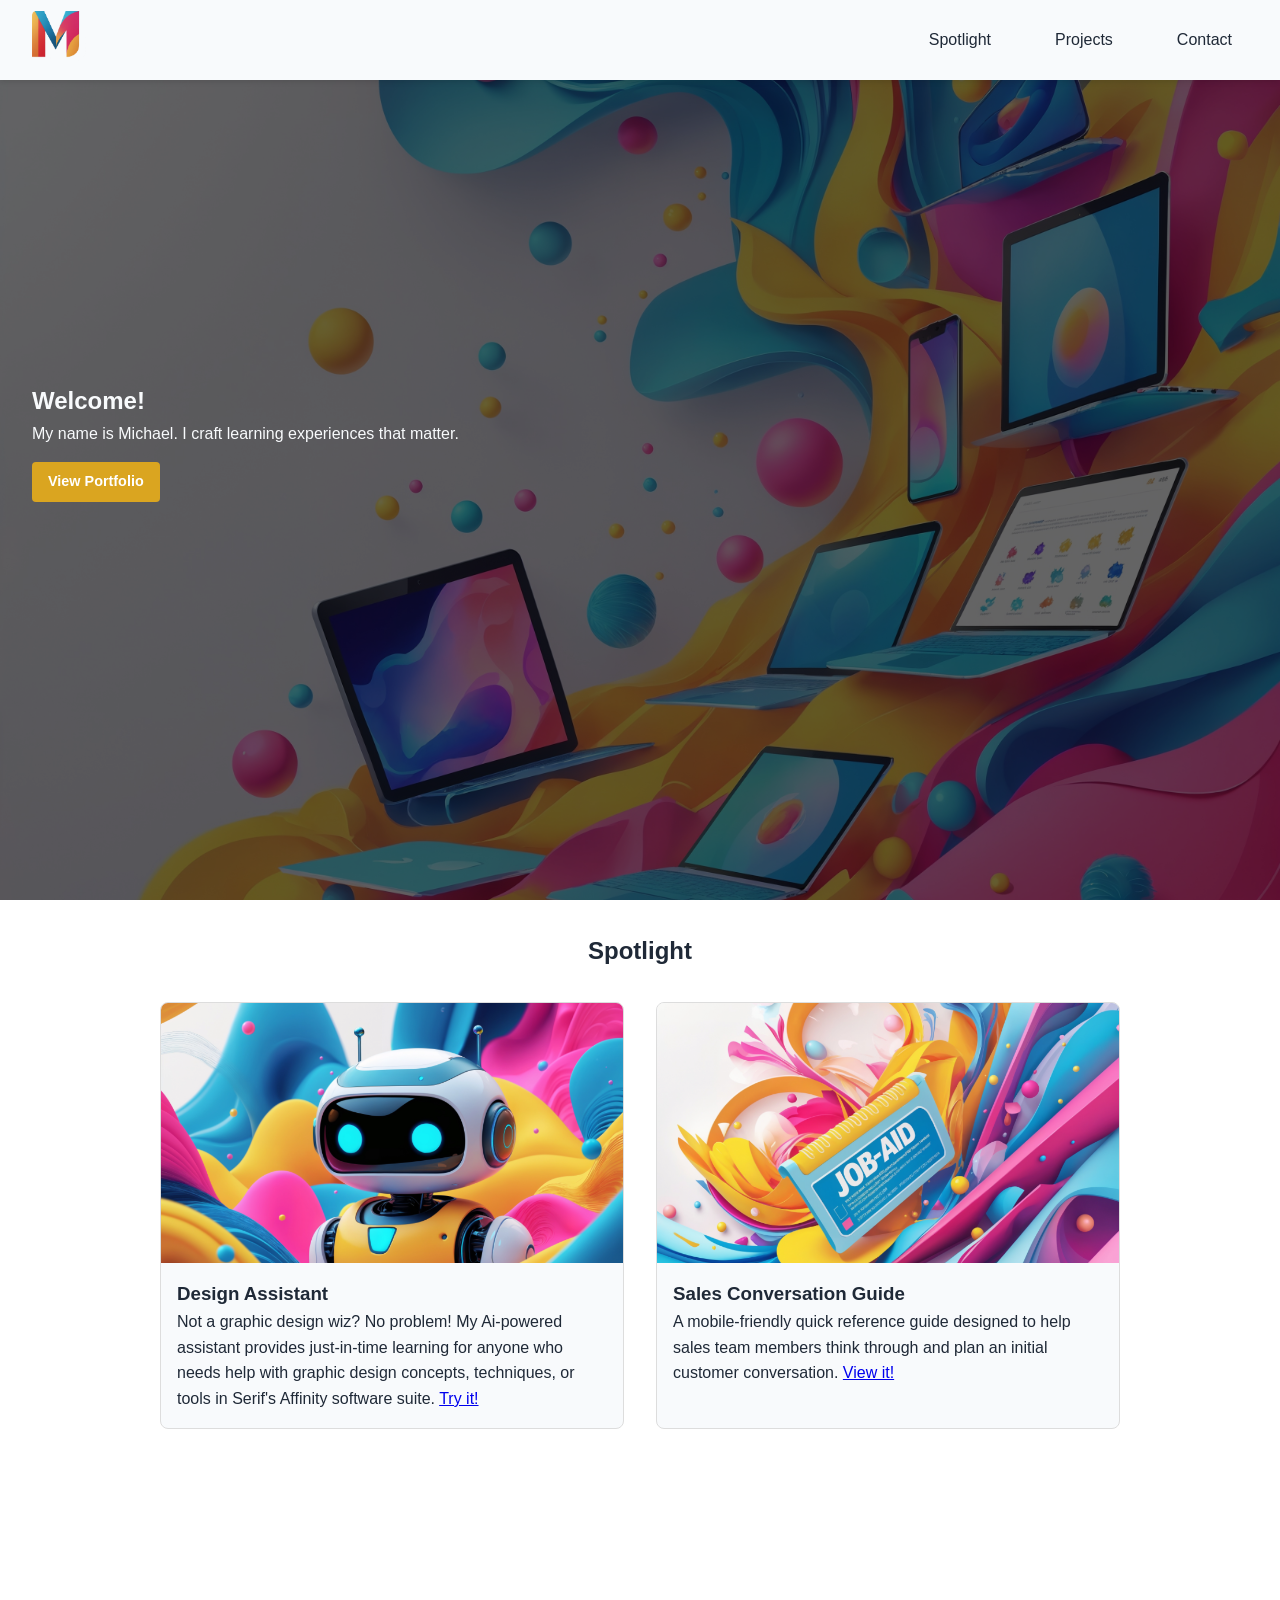
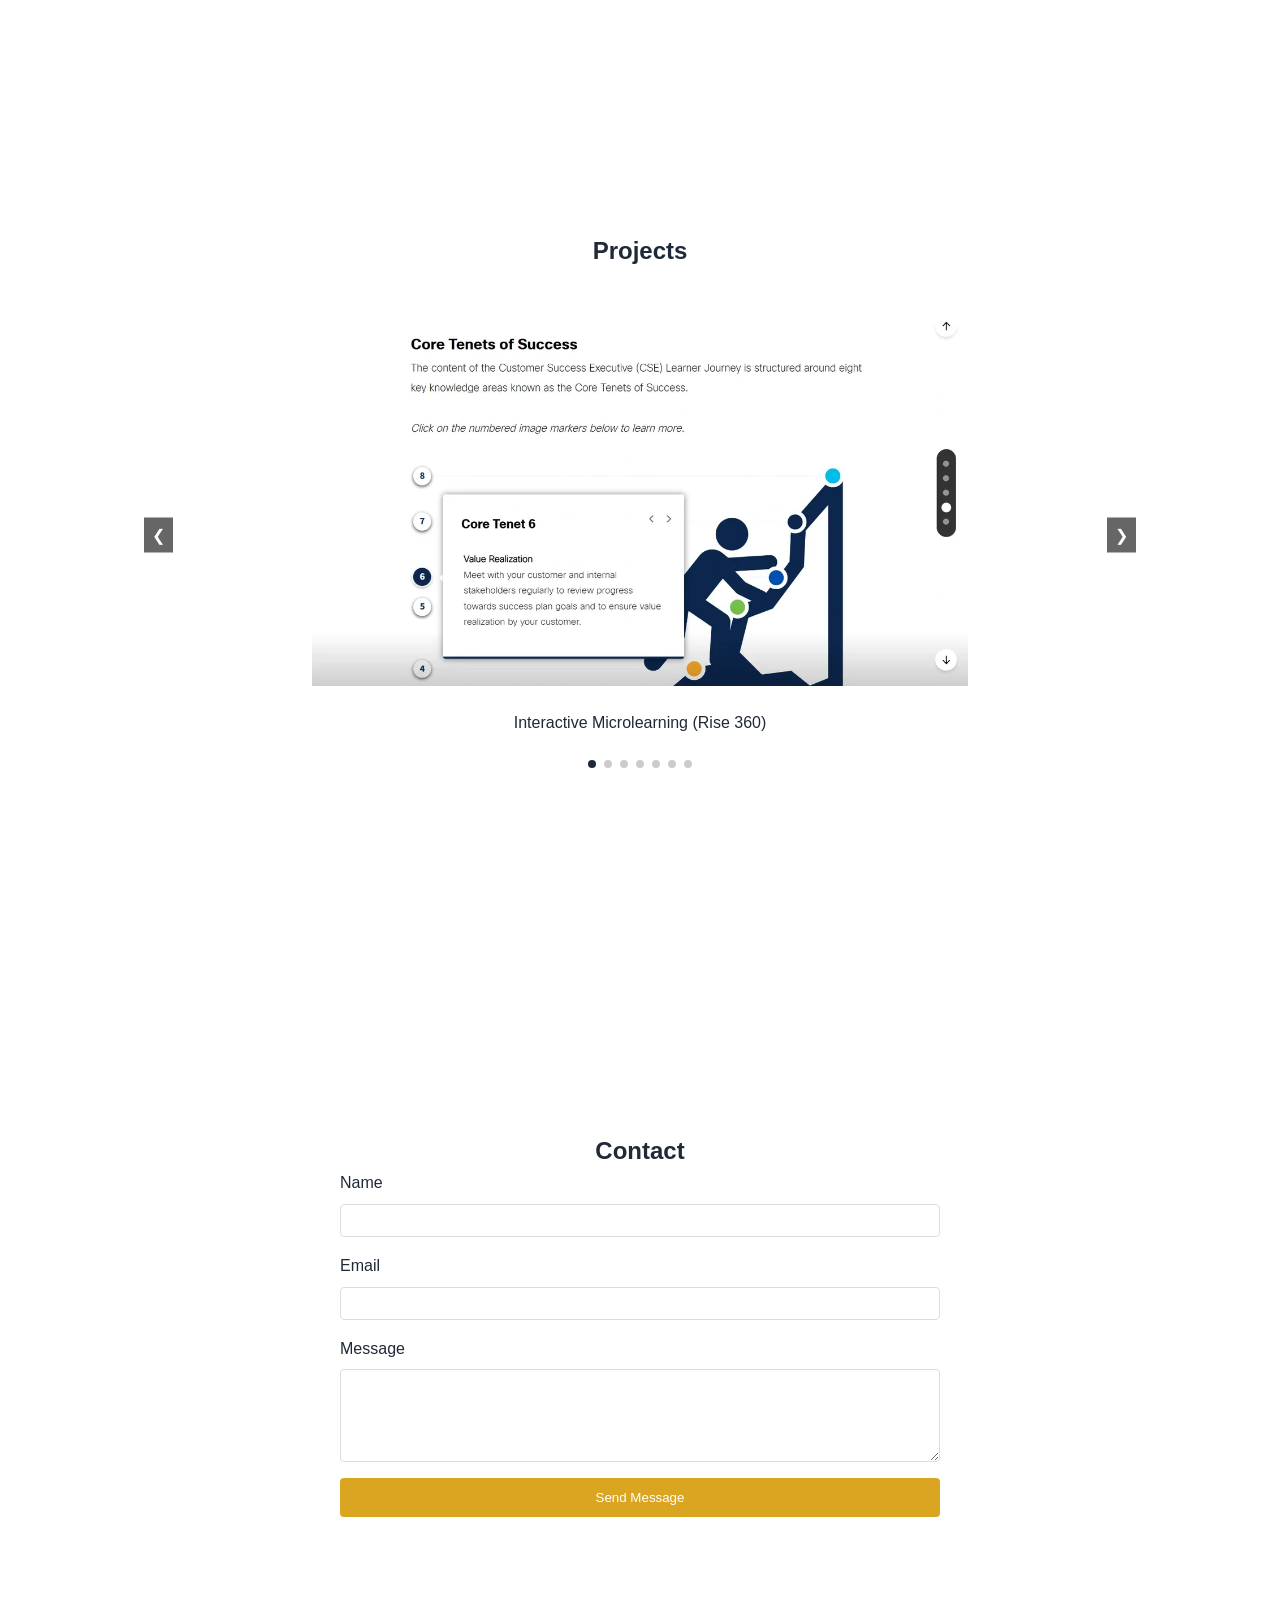
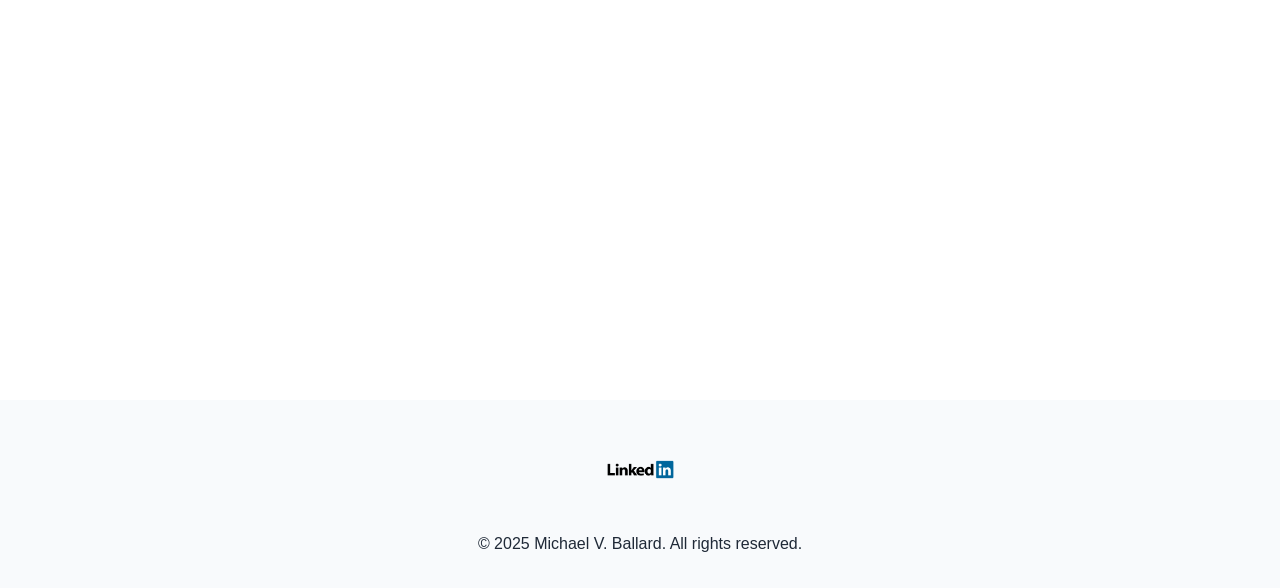
==== index.html @ c0aa574b "Enhance contact form functionality and update email settings for clarity" ====
<!DOCTYPE html>
<html lang="en">

<head>
    <meta charset="UTF-8">
    <meta name="viewport" content="width=device-width, initial-scale=1.0">
    <meta name="description" content="Michael V. Ballard - Learning Experience Designer and Developer">
    <meta name="author" content="Michael V. Ballard">
    <meta http-equiv="Content-Security-Policy"
        content="default-src 'self'; img-src 'self' https:; script-src 'self'; style-src 'self' 'unsafe-inline';">
    <title>Michael V. Ballard | Learning Experience Designer</title>
    <link rel="stylesheet" href="css/styles.css">
</head>

<body>
    <header>
        <nav id="navbar" class="navbar-section">
            <div class="logo">
                <a href="/">
                    <img src="images/logos/m_logo.png" alt="Logo" height="50">
                </a>
            </div>

            <button class="hamburger" aria-label="Menu">
                <span class="bar"></span>
                <span class="bar"></span>
                <span class="bar"></span>
            </button>

            <div class="nav-links" id="nav-links">
                <a href="#spotlight">Spotlight</a>
                <a href="#projects">Projects</a>
                <a href="#contact">Contact</a>
            </div>
        </nav>
    </header>

    <section id="home" class="welcome">
        <h1>Welcome!</h1>
        <p>My name is Michael. I craft learning experiences that matter.</p>
        <a href="#spotlight" class="cta-btn">View Portfolio</a>
    </section>

    <section id="spotlight">
        <h2>Spotlight</h2>
        <div class="grid-container">
            <article class="spotlight-card">
                <div class="card-image-container">
                    <img src="images/spotlight/spotlight-bot.png" alt="Project preview">
                </div>
                <div class="card-text">
                    <h3>Design Assistant</h3>
                    <p>Not a graphic design wiz? No problem! My Ai-powered assistant provides just-in-time
                        learning for anyone who needs help with graphic design concepts, techniques, or tools in
                        Serif's Affinity software suite. <a href="https://affinity-bot-y52j.onrender.com"
                            target="_blank">Try
                            it!</a></p>
                </div>
            </article>
            <article class="spotlight-card">
                <div class="card-image-container">
                    <img src="images/spotlight/spotlight-jobaid.png" alt="Project preview">
                </div>
                <div class="card-text">
                    <h3>Sales Conversation Guide</h3>
                    <p>A mobile-friendly quick reference guide designed to help sales team members think through and
                        plan an initial
                        customer conversation. <a href="projects/flipbook/" target="_blank">View it!</a></p>
                </div>
            </article>
        </div>
    </section>

    <section id="projects">
        <h2>Projects</h2>
        <div class="carousel-container" aria-label="Project gallery">
            <div class="carousel">
                <article class="slide" role="group" aria-roledescription="slide">
                    <img src="images/carousel/image01.webp" alt="Project 1">
                    <div class="slide-description">Interactive Microlearning (Rise 360)</div>
                </article>
                <article class="slide" role="group" aria-roledescription="slide">
                    <img src="images/carousel//image02.webp" alt="Project 2">
                    <div class="slide-description">Interactive Microlearning (Rise 360)</div>
                </article>
                <article class="slide" role="group" aria-roledescription="slide">
                    <img src="images/carousel/image03.webp" alt="Project 3">
                    <div class="slide-description">Interactive Course (Rise 360)</div>
                </article>
                <article class="slide" role="group" aria-roledescription="slide">
                    <img src="images/carousel/image04.webp" alt="Project 4">
                    <div class="slide-description">Interactive Course (Rise 360)</div>
                </article>
                <article class="slide" role="group" aria-roledescription="slide">
                    <img src="images/carousel/image05.webp" alt="Project 5">
                    <div class="slide-description">Interactive Course (Storyline)</div>
                </article>
                <article class="slide" role="group" aria-roledescription="slide">
                    <img src="images/carousel/image08.webp" alt="Project 6">
                    <div class="slide-description">Interactive Course (Storyline)</div>
                </article>
                <article class="slide" role="group" aria-roledescription="slide">
                    <img src="images/carousel/image11.webp" alt="Project 7">
                    <div class="slide-description">Interactive Course (Storyline)</div>
                </article>
            </div>
            <button class="carousel-btn prev" aria-label="Previous slide">❮</button>
            <button class="carousel-btn next" aria-label="Next slide">❯</button>
            <div class="dots" role="tablist" aria-label="Slides"></div>
        </div>
    </section>

    <section id="contact">
        <h2>Contact</h2>
        <div id="confirmationMessage" class="confirmation-message" role="alert">
            <h3>Thank You!</h3>
            <p>Your message has been sent successfully. I'll get back to you soon.</p>
            <button class="btn" id="resetButton">Return Home</button>
        </div>
        <form class="contact-form" id="contactForm" action="scripts/phpmail.php" method="POST" autocomplete="off"
            novalidate>
            <div class="form-group">
                <label for="name">Name</label>
                <input type="text" id="name" name="name" required>
            </div>
            <div class="form-group">
                <label for="email">Email</label>
                <input type="email" id="email" name="email" required>
            </div>
            <div class="form-group">
                <label for="message">Message</label>
                <textarea id="message" name="message" rows="5" required></textarea>
            </div>
            <button type="submit" class="btn">Send Message</button>
        </form>
    </section>

    <footer>
        <div class="social-links">
            <a href="https://www.linkedin.com/in/michaelvballard" target="_blank" rel="noopener noreferrer"
                aria-label="Visit Michael's LinkedIn profile">
                <img src="images/logos/logo-linkedin-4096.png" alt="LinkedIn Logo" height="75" width="75">
            </a>
        </div>
        <p>&copy; 2025 Michael V. Ballard. All rights reserved.</p>
    </footer>

    <script src="scripts/menu.js"></script>
    <script src="scripts/carousel.js"></script>
    <script src="scripts/contact.js"></script>
</body>

</html>
---- css/styles.css ----
:root {
    --primary: #daa520;
    --dark: #1f2937;
    --light: #f8fafc;
    --shadow: 0 2px 5px rgba(0,0,0,0.1);
    --overlay: rgba(0, 0, 0, 0.6);
    --transition: 0.3s ease;
}

/* Reset and base styles */
* {
    margin: 0;
    padding: 0;
    box-sizing: border-box;
}

body {
    font-family: Arial, sans-serif;
    line-height: 1.6;
    color: var(--dark);
}

/* Navigation */
.navbar-section {
    position: fixed;
    top: 0;
    width: 100%;
    height: 80px;
    background-color: var(--light);
    box-shadow: var(--shadow);
    z-index: 1000;
    padding: 0 2rem; /* Adjust padding */
    display: flex;
    align-items: center;
    justify-content: space-between; /* Change from space-evenly */
}

.logo {
    display: flex;
    align-items: center;
    height: 100%;
}

/* Base nav-links styles - for desktop */
.nav-links {
    display: flex;
    align-items: center;
    gap: 2rem;
}

.nav-links a {
    text-decoration: none;
    color: var(--dark);
    padding: 0.5rem;
}

/* Hide hamburger on desktop */
.hamburger {
    display: none;
    cursor: pointer;
    background: none;
    border: none;
    padding: 0.5rem;
    width: 40px;
    height: 40px;
    flex-direction: column;
    justify-content: space-between;
}

.bar {
    display: block;
    width: 100%;
    height: 3px;
    background-color: var(--dark);
    transition: var(--transition);
    border-radius: 2px;
}

/* Sections */
section {
    display: flex;
    flex-direction: column;
    align-items: center;
    justify-content: flex-start;
    padding-top: 2rem;
    padding-bottom: 2rem;
    min-height: 100vh;
    scroll-margin-top: 80px; /* compensate for navbar height */
    width: 100%;
}

.welcome {
    position: relative;
    background: url('../images/backgrounds/hero-09.jpg') center/cover no-repeat;
    color: var(--light);
    display: flex;
    flex-direction: column;
    align-items: flex-start;
    justify-content: center;
    padding: 2rem;
}

.welcome::before {
    content: '';
    position: absolute;
    inset: 0;
    background: var(--overlay);
    z-index: 1;
}

.welcome > * {
    position: relative;
    z-index: 2;
}

/* Spotlight Section */
.grid-container {
    display: grid;
    grid-template-columns: repeat(auto-fit, minmax(300px, 1fr));
    gap: 2rem;
    width: 75%;
    padding: 2rem 0;
    margin: 0 auto;
}

.spotlight-card {
    border: 1px solid #ddd;
    border-radius: 8px;
    overflow: hidden;
    max-width: 100%;
    background: var(--light);
}

.card-image-container {
    width: 100%;
    aspect-ratio: 16/9;
    overflow: hidden;
}

.card-image-container img {
    width: 100%;
    height: 100%;
    object-fit: cover;
    max-width: 100%;
}

.card-text {
    padding: 1rem;
}

/* Projects Carousel Section */
.carousel-container {
    position: relative;
    width: 80%;  /* Reduced from 100% */
    overflow: hidden;
    padding: 2rem 0;  /* Reduced padding */
    margin: 0 auto;  /* Center the carousel */
}
  
.carousel {
    display: flex;
    transition: transform var(--transition);
}
  
.slide {
    flex: 0 0 100%;
}
  
.slide img {
    width: 100%;
    height: auto;
    max-height: 384px;  /* Add max-height to limit vertical size */
    object-fit: contain;  /* Ensure image maintains aspect ratio */
}

.slide-description {
    padding: 1rem;
    text-align: center;
}
  
.carousel-btn {
    position: absolute;
    top: 50%;
    transform: translateY(-50%);
    background: var(--overlay);
    color: white;
    border: none;
    cursor: pointer;
    padding: 0.5rem;  /* Reduced from 1rem */
    font-size: 1rem;
}
  
.prev {
    left: 1rem;
}
  
.next {
    right: 1rem;
}
  
.dots {
    display: flex;
    justify-content: center;
    gap: 0.5rem;
    margin-top: 0.5rem;  /* Reduced from 1rem */
}

.dot {
    width: 8px;  /* Reduced from 10px */
    height: 8px;  /* Reduced from 10px */
    border-radius: 50%;
    background: #ccc;
    cursor: pointer;
}

.dot.active {
    background: var(--dark);
}

/* Contact Section */
.contact-form {
    display: flex;
    flex-direction: column;
    gap: 1rem;
    width: 66%;
    max-width: 600px; /* Add a max-width for better readability */
}

.form-group {
    display: flex;
    flex-direction: column;
    gap: 0.5rem;
}

.form-group input,
.form-group textarea {
    padding: 0.5rem;
    border: 1px solid #ddd;
    border-radius: 4px;
    width: 100%;
    box-sizing: border-box; /* Ensure padding is included in width calculation */
}

.btn, .cta-btn {
    padding: 0.75rem 1.5rem;
    background: var(--primary);
    color: white;
    border: none;
    border-radius: 4px;
    cursor: pointer;
    transition: var(--transition);
}

.cta-btn {
    display: inline-block;
    padding: 0.5rem 1rem;
    font-weight: bold;
    font-size: 0.9rem;
    margin: 1rem 0;
    text-decoration: none;
    animation: subtle-pulse 2s infinite;
    transition: transform 0.3s ease, box-shadow 0.3s ease;
}

.cta-btn:hover {
    transform: translateY(-2px);
    box-shadow: 0 4px 8px rgba(0,0,0,0.15);
}

@keyframes subtle-pulse {
    0% {
        box-shadow: 0 0 0 0 rgba(218, 165, 32, 0.4);
    }
    70% {
        box-shadow: 0 0 0 10px rgba(218, 165, 32, 0);
    }
    100% {
        box-shadow: 0 0 0 0 rgba(218, 165, 32, 0);
    }
}

.confirmation-message {
    display: none;
    text-align: center;
    padding: 2rem;
    background-color: #f0f0f0;
    border-radius: 8px;
}

/* Footer */
footer {
    background: var(--light);
    color:var(--dark);
    padding: 2rem;
    text-align: center;
}

.social-links {
    margin-bottom: 1rem;
}

.social-links img {
    max-width: 75px; /* Match the explicit width/height from HTML */
    height: auto;
    transition: transform var(--transition);
}

.social-links img:hover {
    transform: scale(1.1);
}

/* Responsive Design */
@media (max-width: 768px) {
    .nav-links {
        display: none; /* Hidden by default on mobile */
        flex-direction: column;
        position: absolute;
        top: 80px; /* Match navbar height */
        left: 0;
        width: 100%;
        background-color: white;
        padding: 1rem;
        box-shadow: var(--shadow);
    }

    .nav-links.active {
        display: flex;
    }

    .nav-links a {
        padding: 1rem;
        width: 100%;
        text-align: center;
        border-bottom: 1px solid #eee;
    }

    .nav-links a:last-child {
        border-bottom: none;
    }

    .hamburger {
        display: flex; /* Show hamburger only on mobile */
    }

    .hamburger.active .bar:nth-child(1) {
        transform: translateY(9px) rotate(45deg);
    }

    .hamburger.active .bar:nth-child(2) {
        opacity: 0;
    }

    .hamburger.active .bar:nth-child(3) {
        transform: translateY(-9px) rotate(-45deg);
    }
}

/* Desktop Navigation Animations */
@media screen and (min-width: 768px) {
    .nav-links a {
        position: relative;
        transition: color 0.3s ease;
        padding: 0.5rem 1rem;
    }

    .nav-links a::after {
        content: '';
        position: absolute;
        width: 0;
        height: 2px;
        bottom: 0;
        left: 50%;
        background-color: currentColor;
        transition: all 0.3s ease;
        transform: translateX(-50%);
    }

    .nav-links a:hover::after {
        width: 80%;
    }

    .nav-links a:active {
        transform: scale(0.95);
        transition: transform 0.1s ease;
    }
}
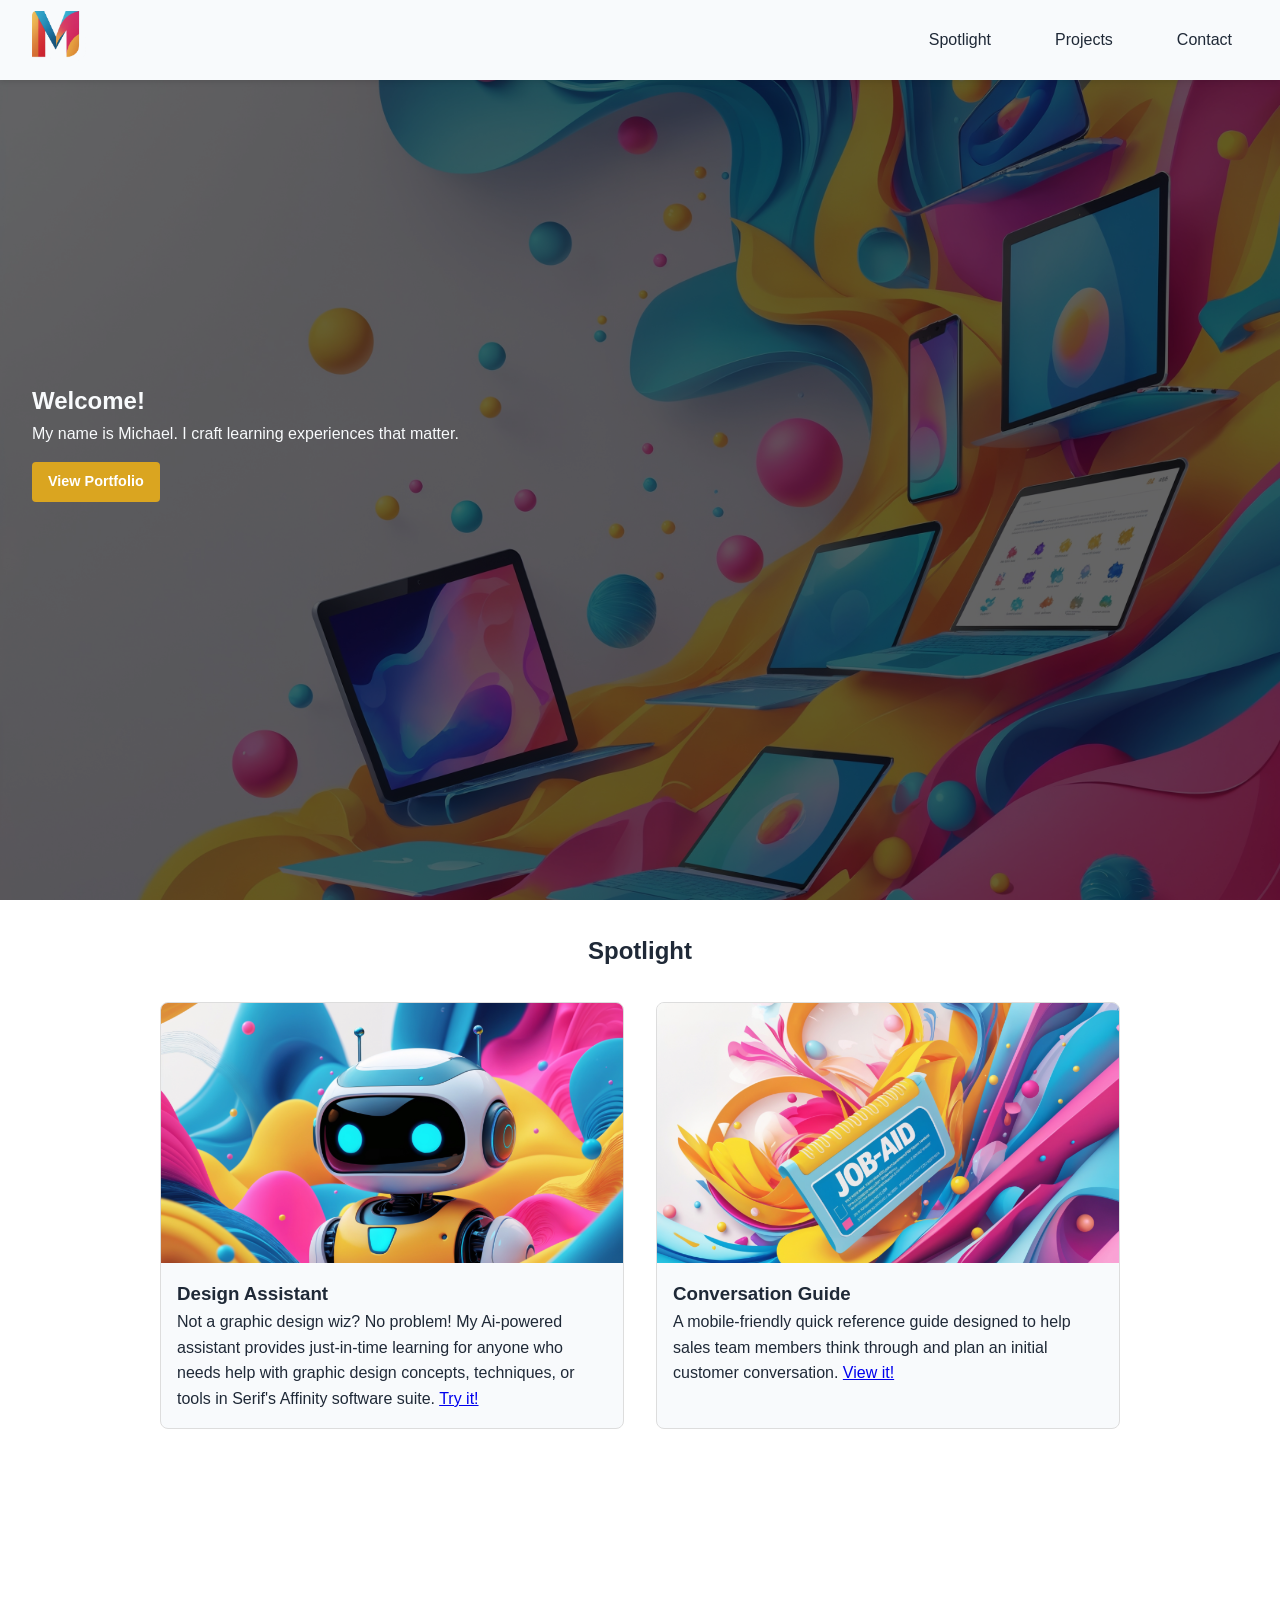
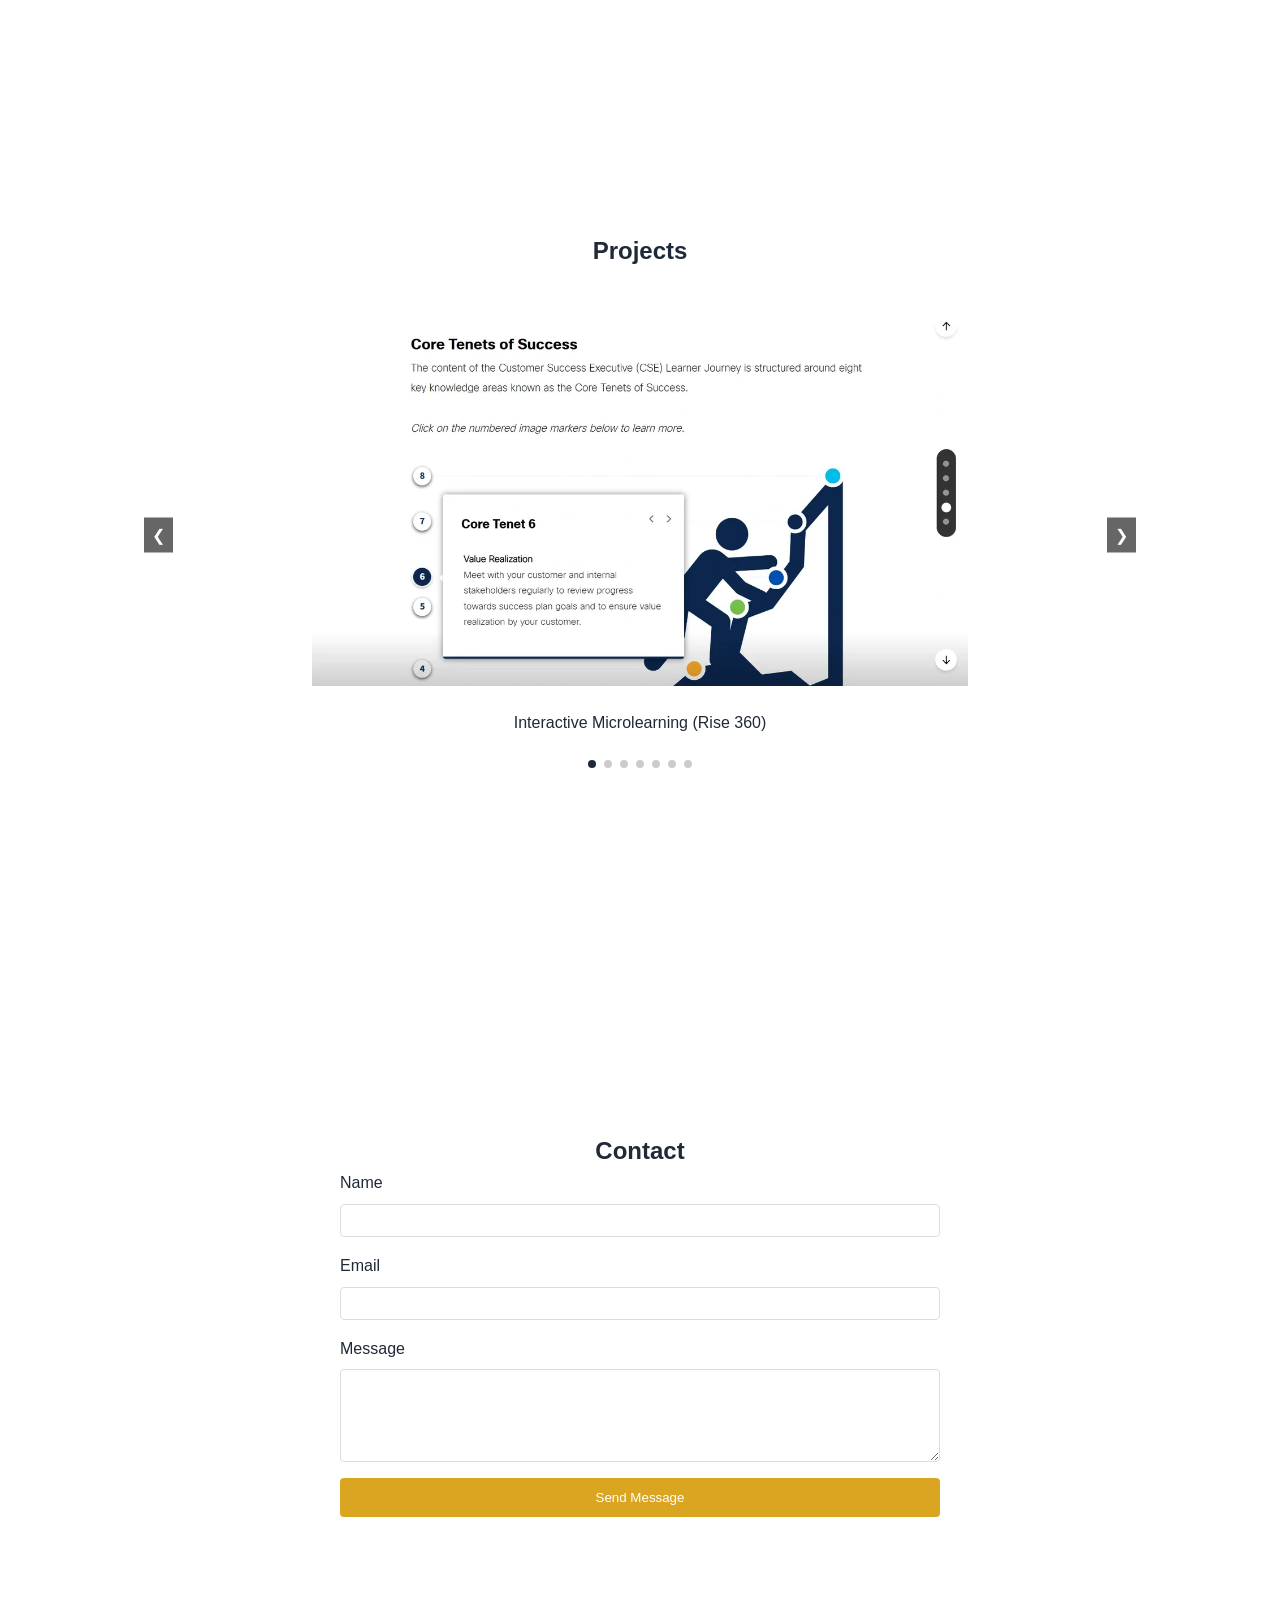
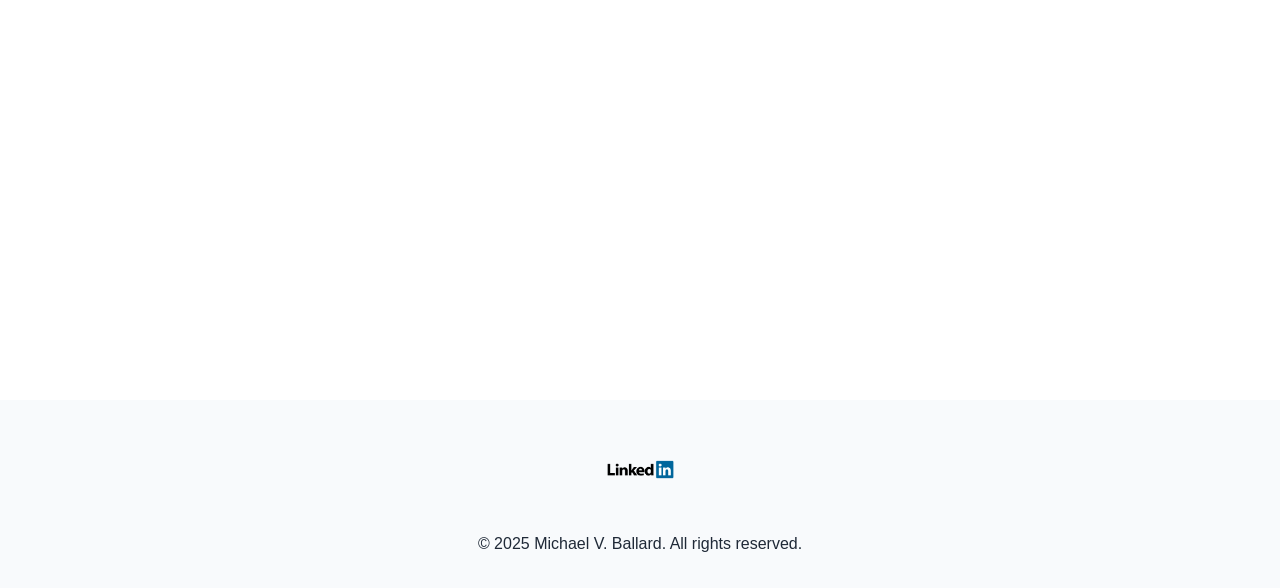
==== commit 26156dd4: "Update title of Sales Conversation Guide for brevity and clarity" ====
--- a/index.html
+++ b/index.html
@@ -62,7 +62,7 @@
                     <img src="images/spotlight/spotlight-jobaid.png" alt="Project preview">
                 </div>
                 <div class="card-text">
-                    <h3>Sales Conversation Guide</h3>
+                    <h3>Conversation Guide</h3>
                     <p>A mobile-friendly quick reference guide designed to help sales team members think through and
                         plan an initial
                         customer conversation. <a href="projects/flipbook/" target="_blank">View it!</a></p>
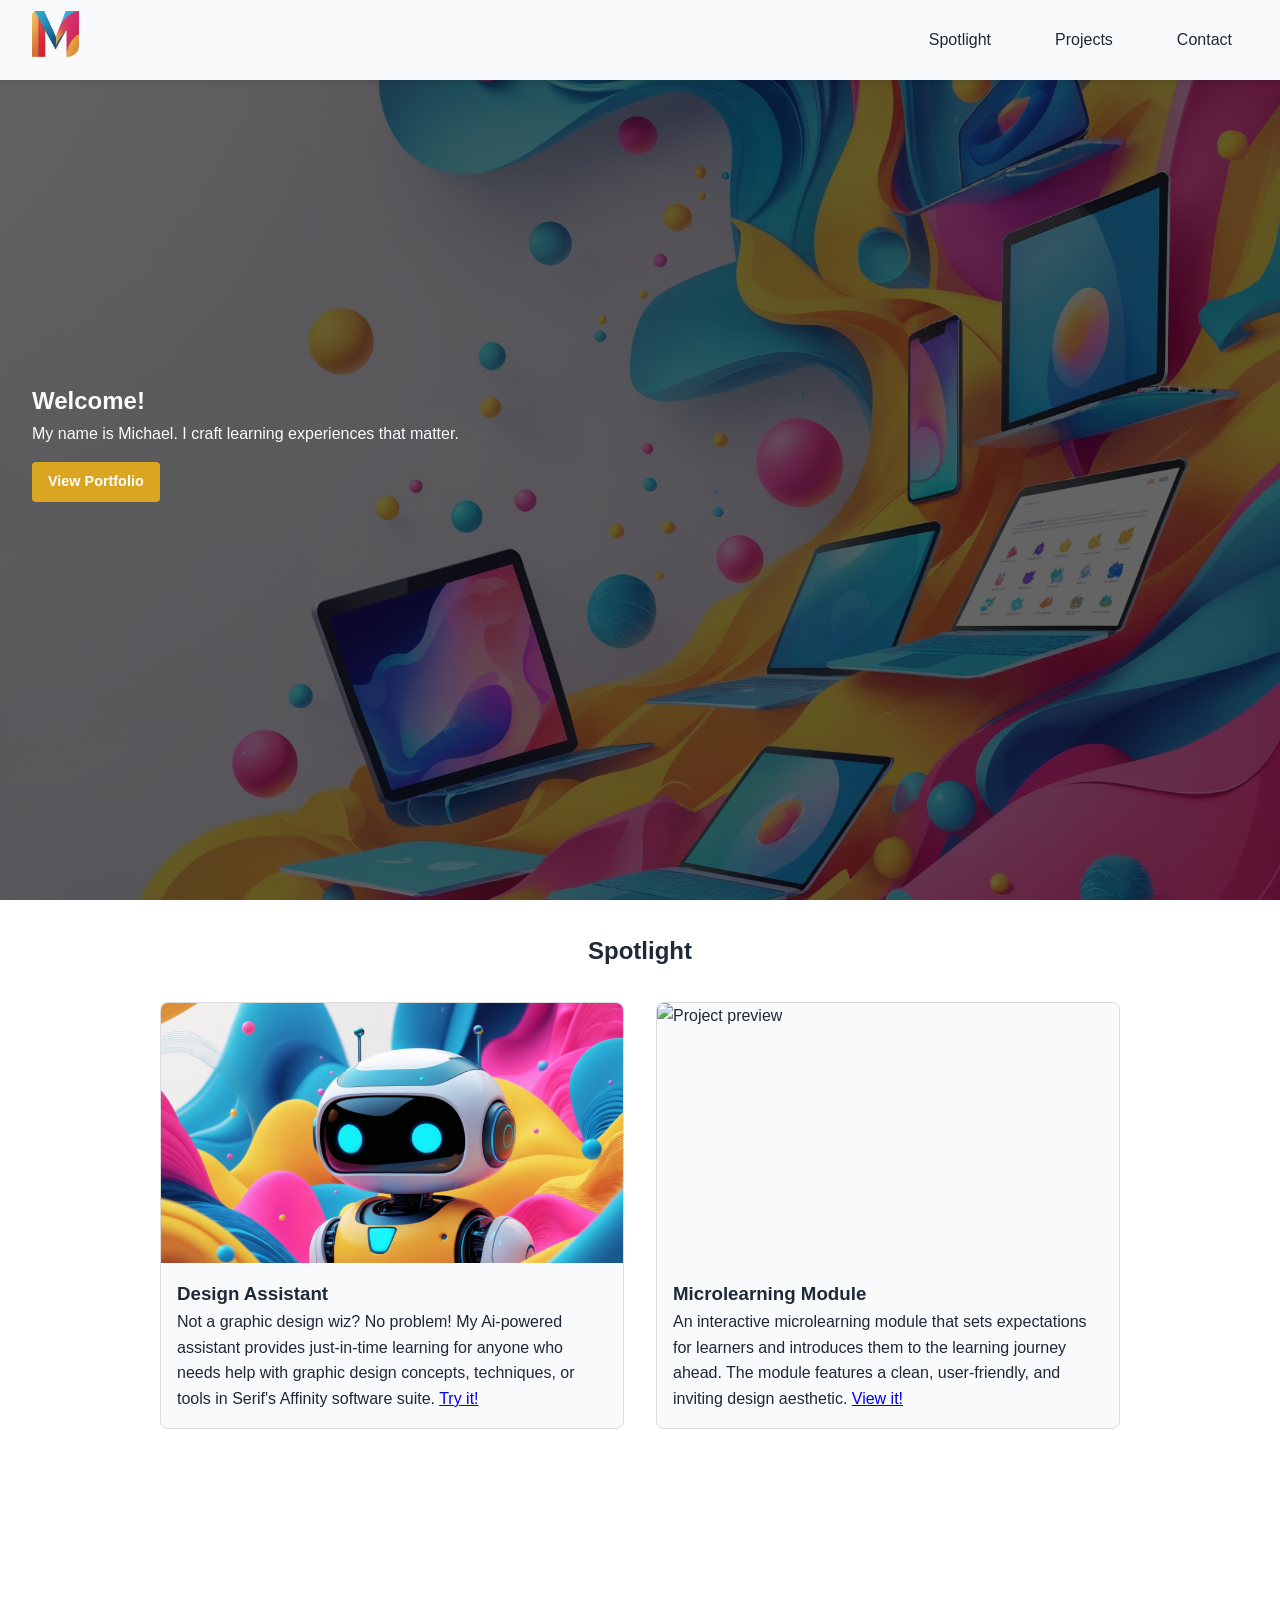
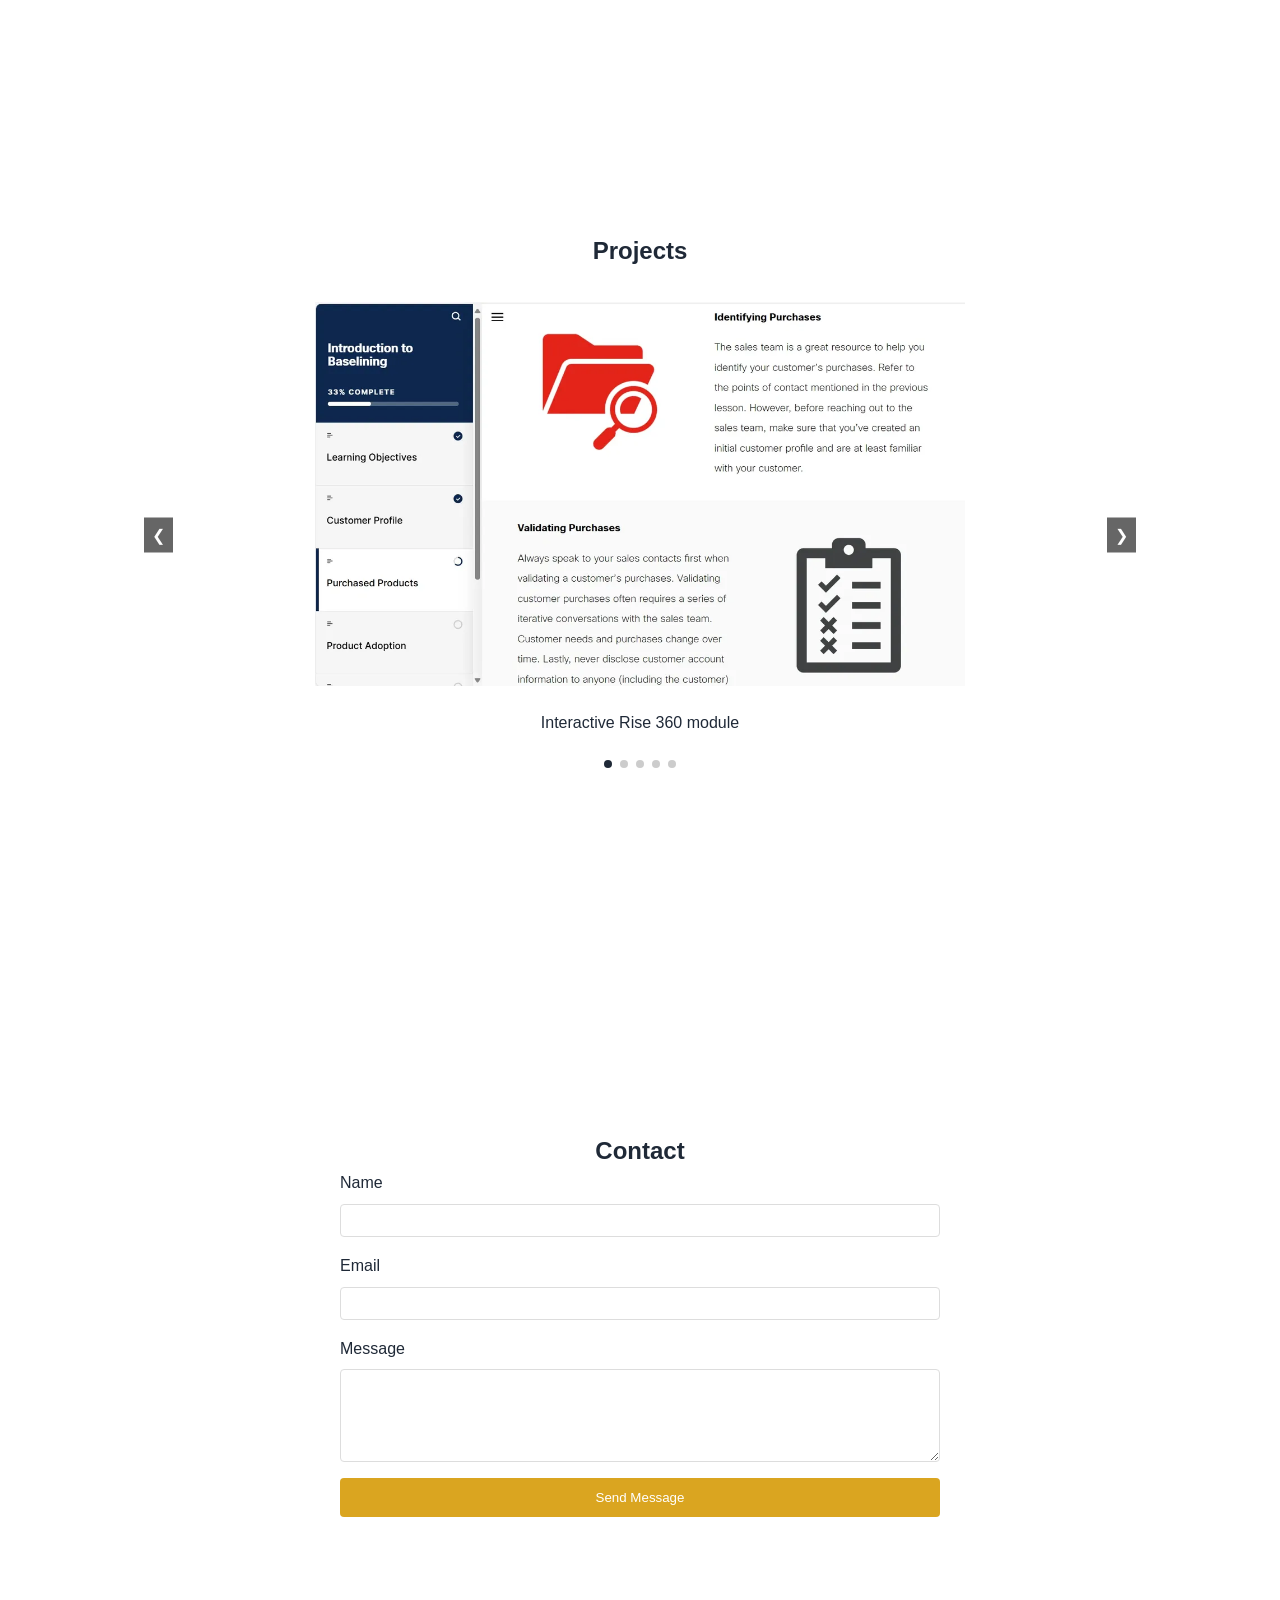
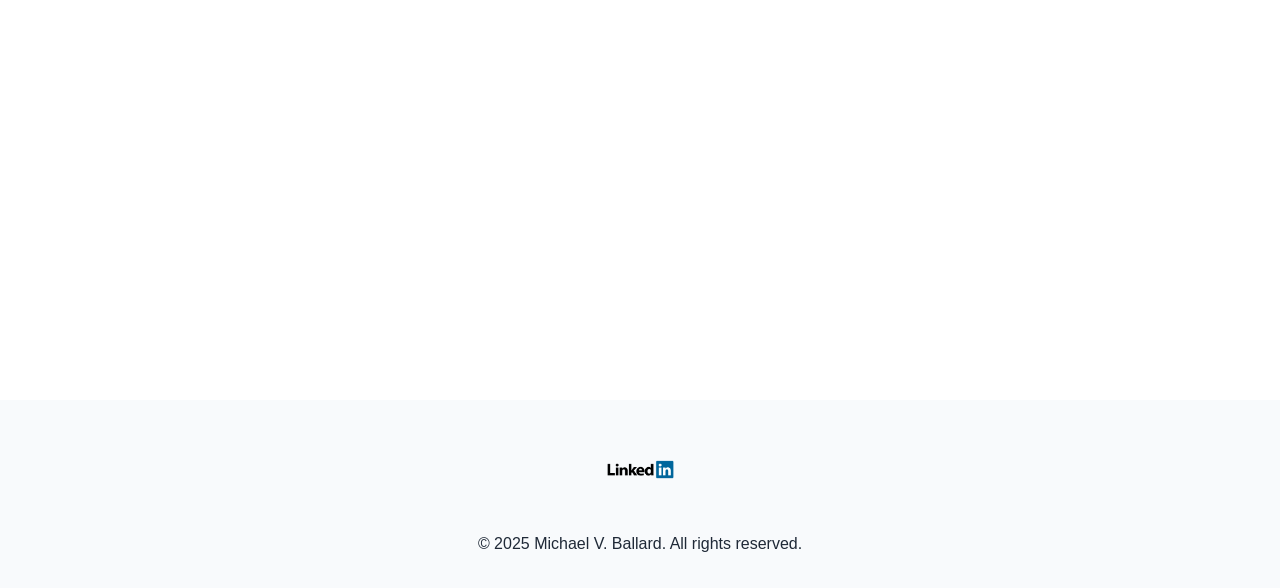
==== commit 0cf1cec2: "Update project details and images for microlearning module; enhance accessibility and clarity" ====
--- a/index.html
+++ b/index.html
@@ -59,13 +59,13 @@
             </article>
             <article class="spotlight-card">
                 <div class="card-image-container">
-                    <img src="images/spotlight/spotlight-jobaid.png" alt="Project preview">
+                    <img src="images/spotlight/spotlight-microlearning.png" alt="Project preview">
                 </div>
                 <div class="card-text">
-                    <h3>Conversation Guide</h3>
-                    <p>A mobile-friendly quick reference guide designed to help sales team members think through and
-                        plan an initial
-                        customer conversation. <a href="projects/flipbook/" target="_blank">View it!</a></p>
+                    <h3>Microlearning Module</h3>
+                    <p>An interactive microlearning module that sets expectations for learners and introduces them to
+                        the learning journey ahead. The module features a clean, user-friendly, and inviting design
+                        aesthetic. <a href="projects/microlearning/" target="_blank">View it!</a></p>
                 </div>
             </article>
         </div>
@@ -75,33 +75,33 @@
         <h2>Projects</h2>
         <div class="carousel-container" aria-label="Project gallery">
             <div class="carousel">
-                <article class="slide" role="group" aria-roledescription="slide">
+                <!--<article class="slide" role="group" aria-roledescription="slide">
                     <img src="images/carousel/image01.webp" alt="Project 1">
                     <div class="slide-description">Interactive Microlearning (Rise 360)</div>
                 </article>
                 <article class="slide" role="group" aria-roledescription="slide">
                     <img src="images/carousel//image02.webp" alt="Project 2">
                     <div class="slide-description">Interactive Microlearning (Rise 360)</div>
+                </article>-->
+                <article class="slide" role="group" aria-roledescription="slide">
+                    <img src="images/carousel/image03.webp" alt="">
+                    <div class="slide-description">Interactive Rise 360 module</div>
                 </article>
                 <article class="slide" role="group" aria-roledescription="slide">
-                    <img src="images/carousel/image03.webp" alt="Project 3">
-                    <div class="slide-description">Interactive Course (Rise 360)</div>
+                    <img src="images/carousel/image04.webp" alt="">
+                    <div class="slide-description">Interactive Rise 360 module</div>
                 </article>
                 <article class="slide" role="group" aria-roledescription="slide">
-                    <img src="images/carousel/image04.webp" alt="Project 4">
-                    <div class="slide-description">Interactive Course (Rise 360)</div>
+                    <img src="images/carousel/image05.webp" alt="">
+                    <div class="slide-description">Interactive Storyline module</div>
                 </article>
                 <article class="slide" role="group" aria-roledescription="slide">
-                    <img src="images/carousel/image05.webp" alt="Project 5">
-                    <div class="slide-description">Interactive Course (Storyline)</div>
+                    <img src="images/carousel/image08.webp" alt="">
+                    <div class="slide-description">Interactive Storyline module</div>
                 </article>
                 <article class="slide" role="group" aria-roledescription="slide">
-                    <img src="images/carousel/image08.webp" alt="Project 6">
-                    <div class="slide-description">Interactive Course (Storyline)</div>
-                </article>
-                <article class="slide" role="group" aria-roledescription="slide">
-                    <img src="images/carousel/image11.webp" alt="Project 7">
-                    <div class="slide-description">Interactive Course (Storyline)</div>
+                    <img src="images/carousel/image11.webp" alt="">
+                    <div class="slide-description">Interactive Storyline module</div>
                 </article>
             </div>
             <button class="carousel-btn prev" aria-label="Previous slide">❮</button>
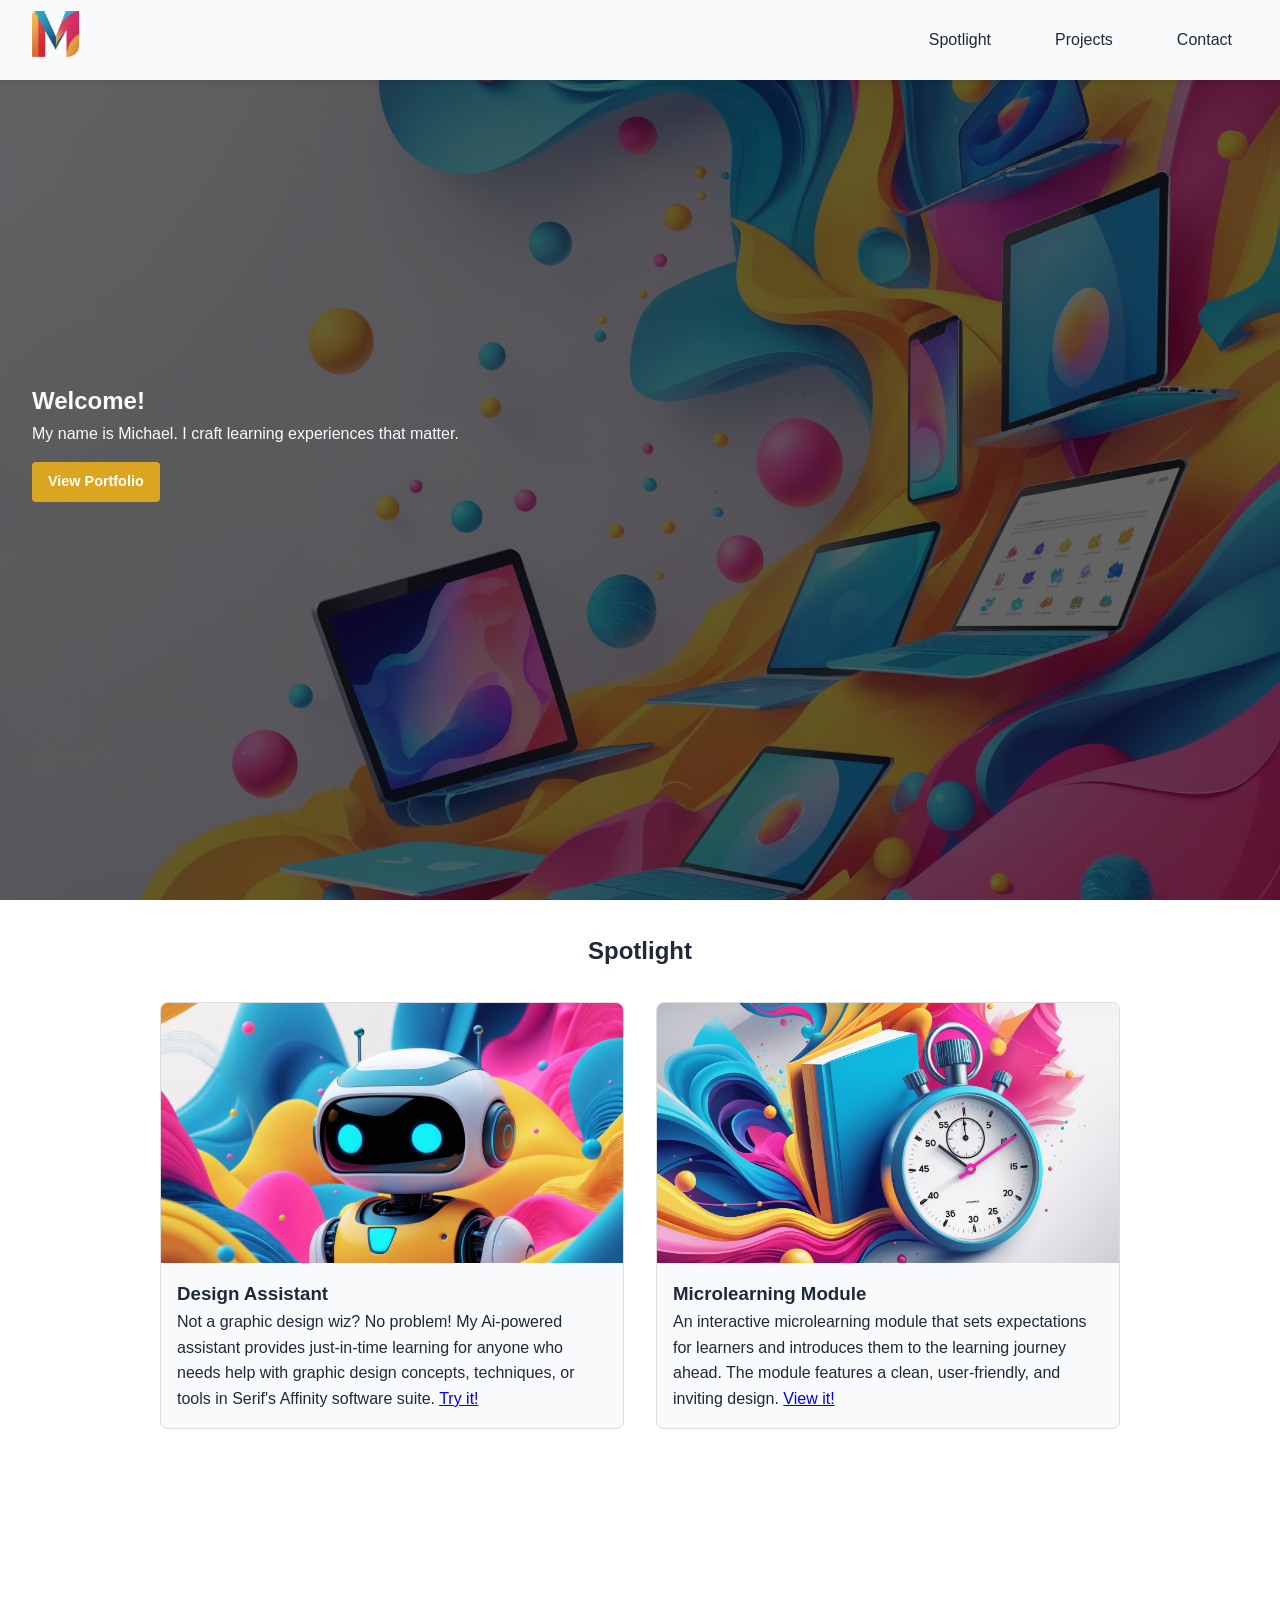
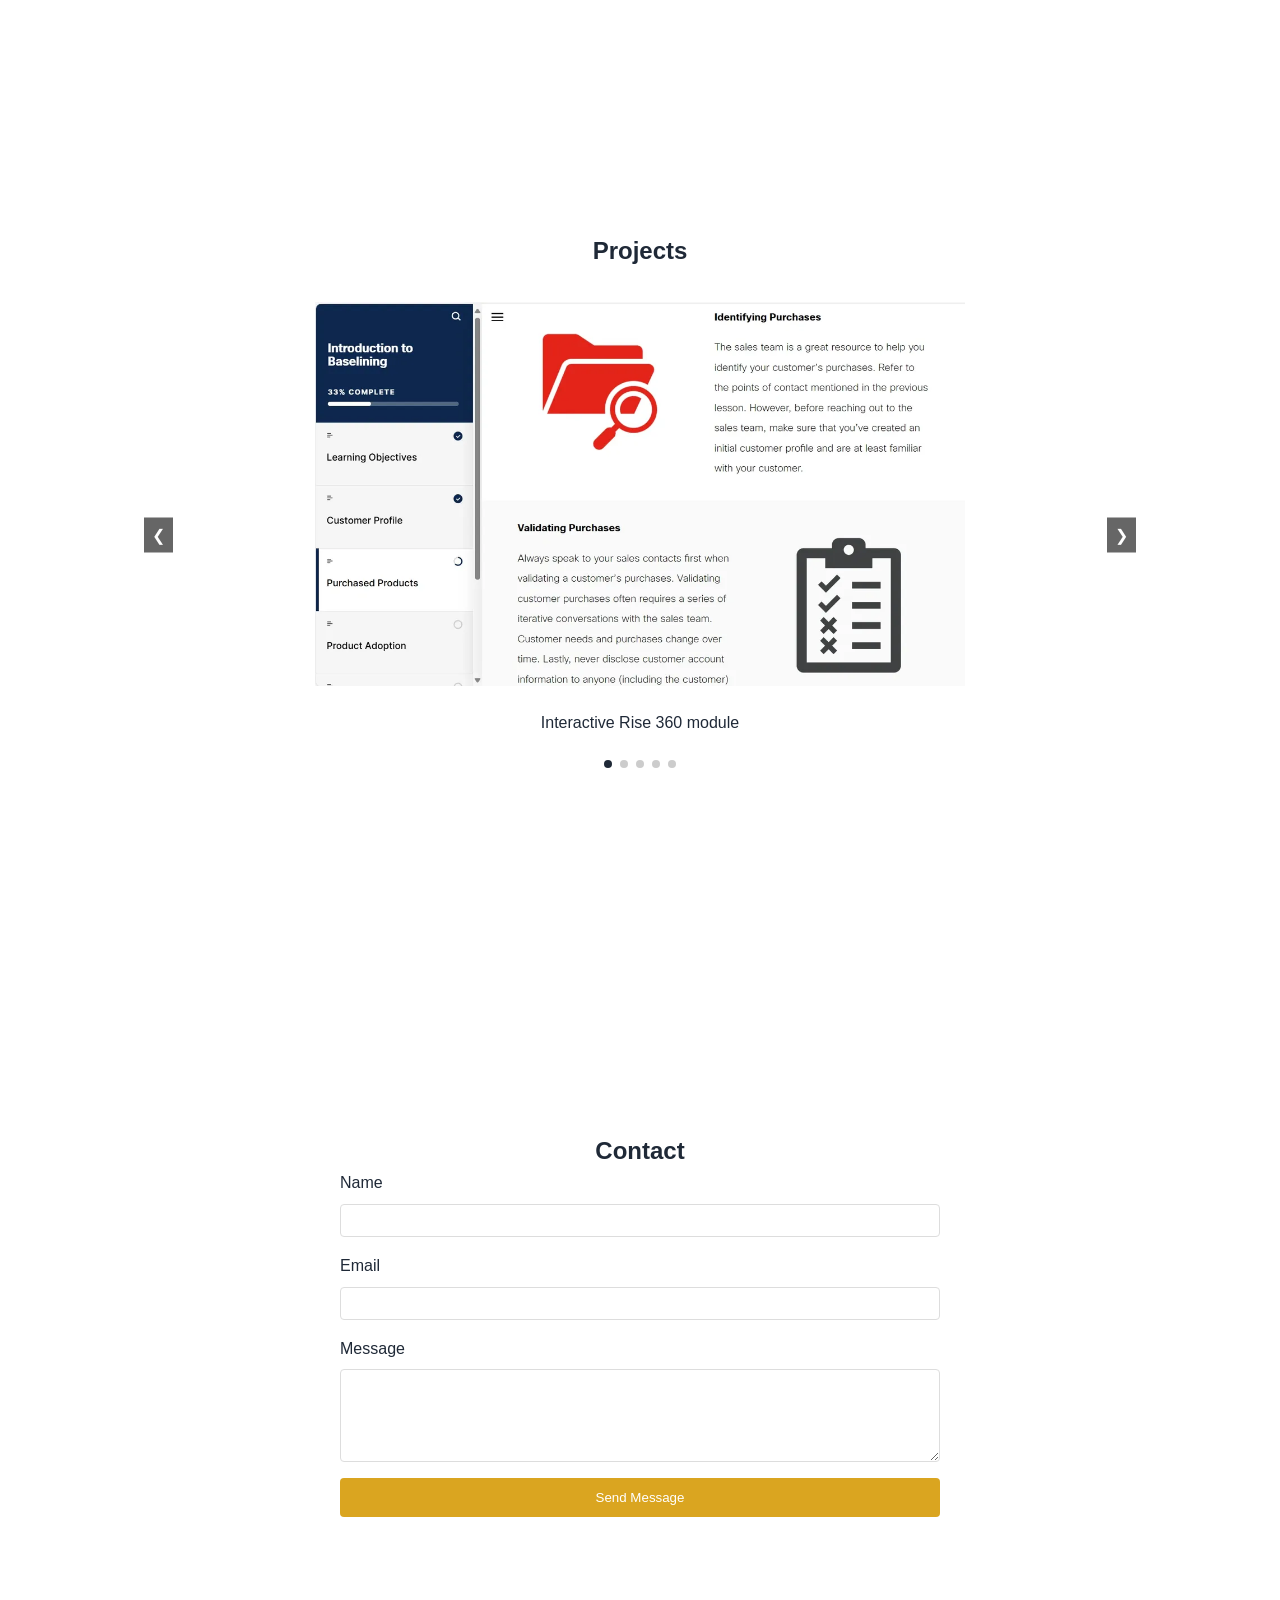
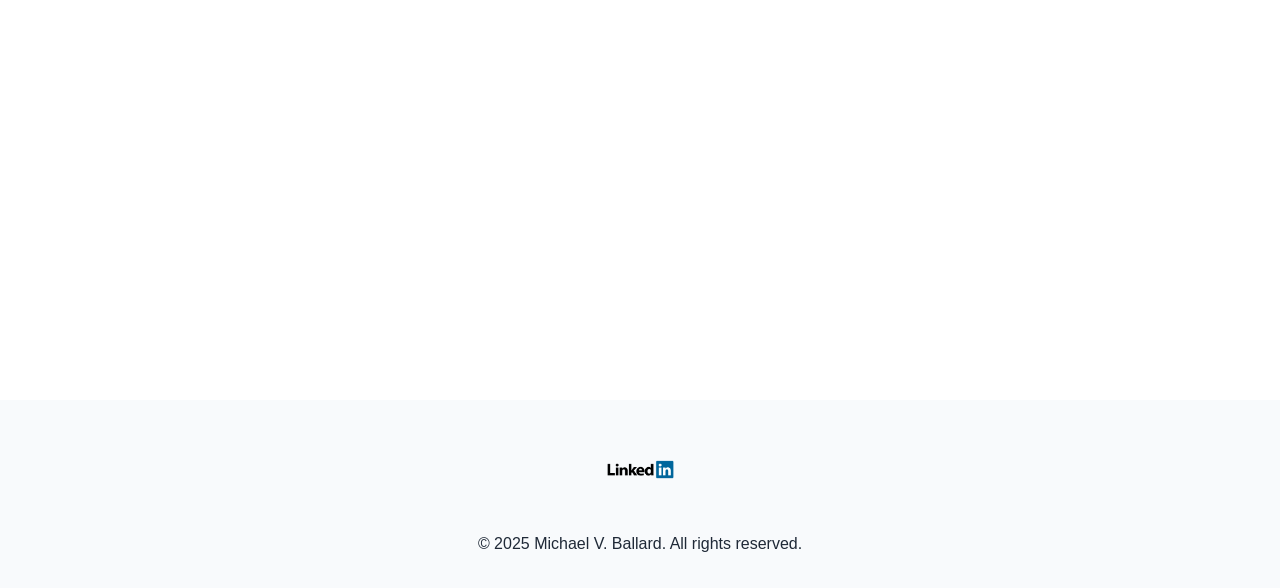
==== commit dd0336f9: "Refactor microlearning module description for improved readability" ====
--- a/index.html
+++ b/index.html
@@ -64,8 +64,8 @@
                 <div class="card-text">
                     <h3>Microlearning Module</h3>
                     <p>An interactive microlearning module that sets expectations for learners and introduces them to
-                        the learning journey ahead. The module features a clean, user-friendly, and inviting design
-                        aesthetic. <a href="projects/microlearning/" target="_blank">View it!</a></p>
+                        the learning journey ahead. The module features a clean, user-friendly, and inviting design. <a
+                            href="projects/microlearning/" target="_blank">View it!</a></p>
                 </div>
             </article>
         </div>
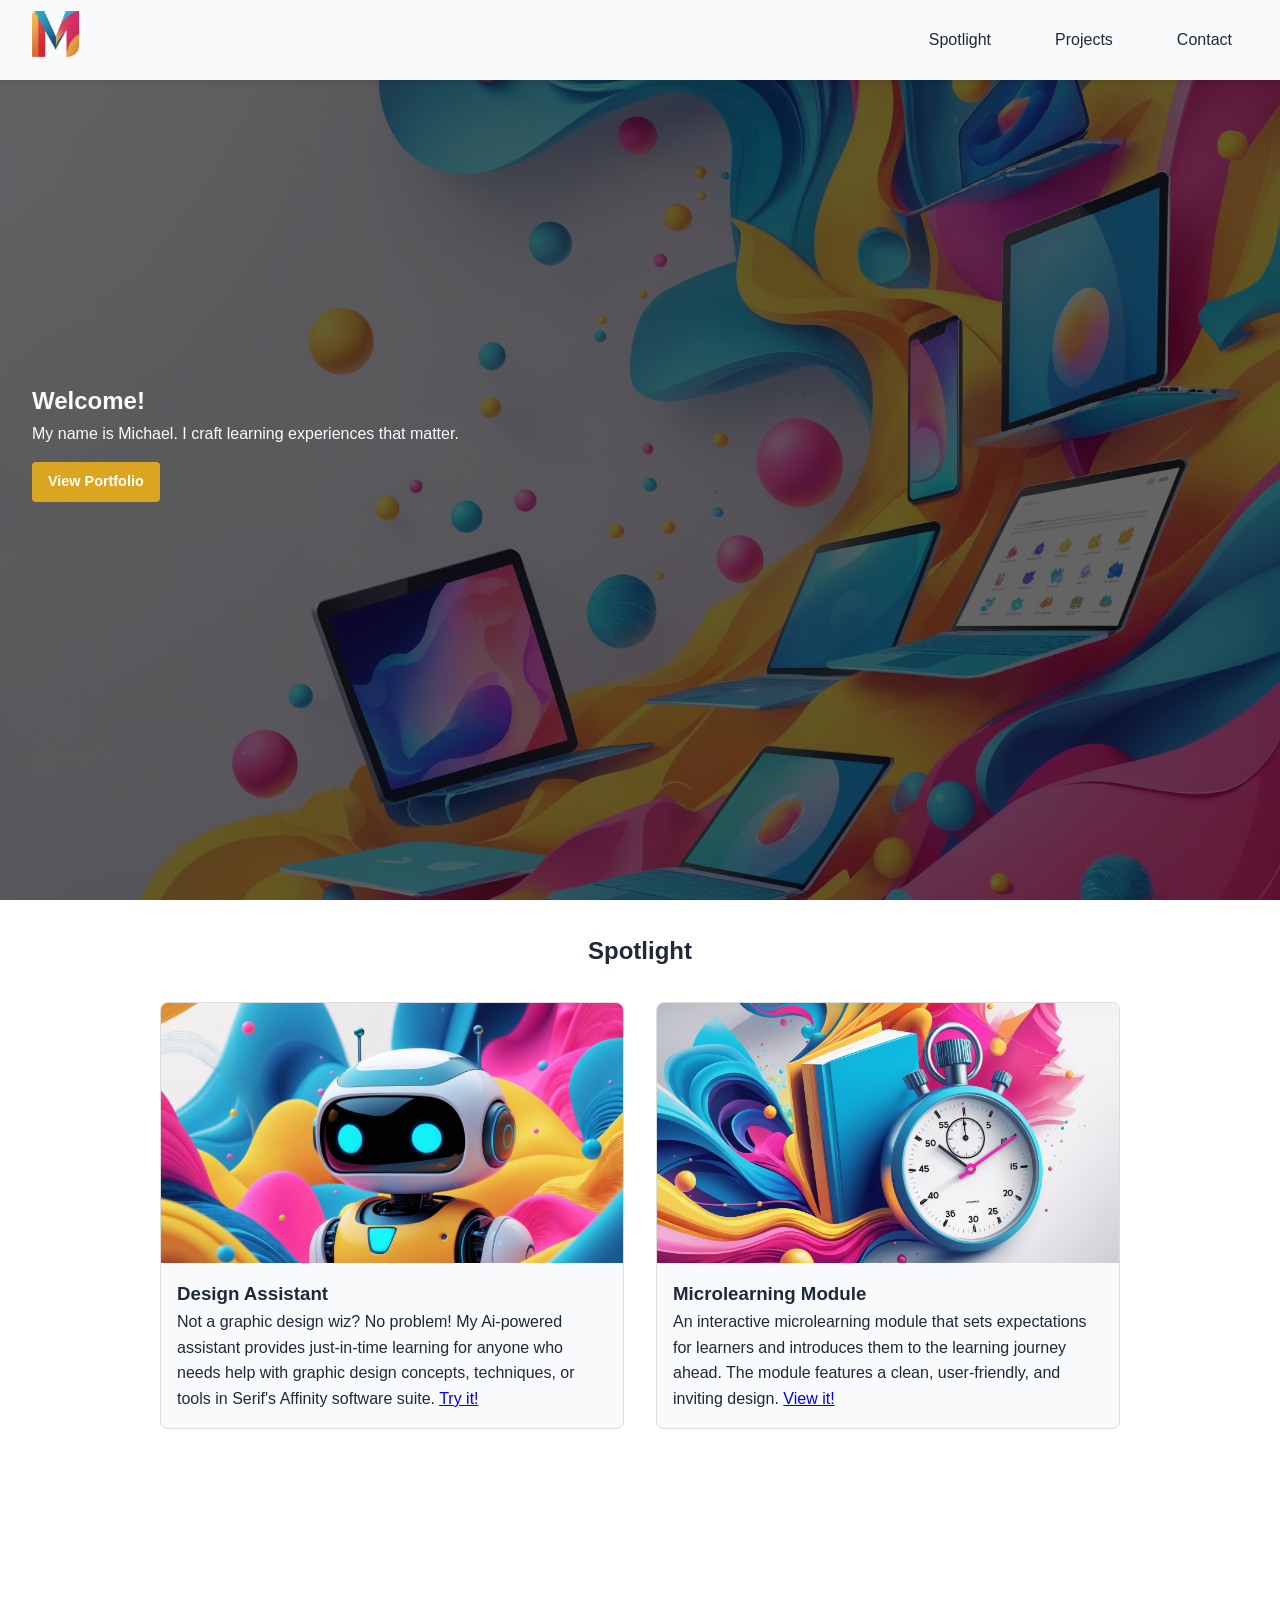
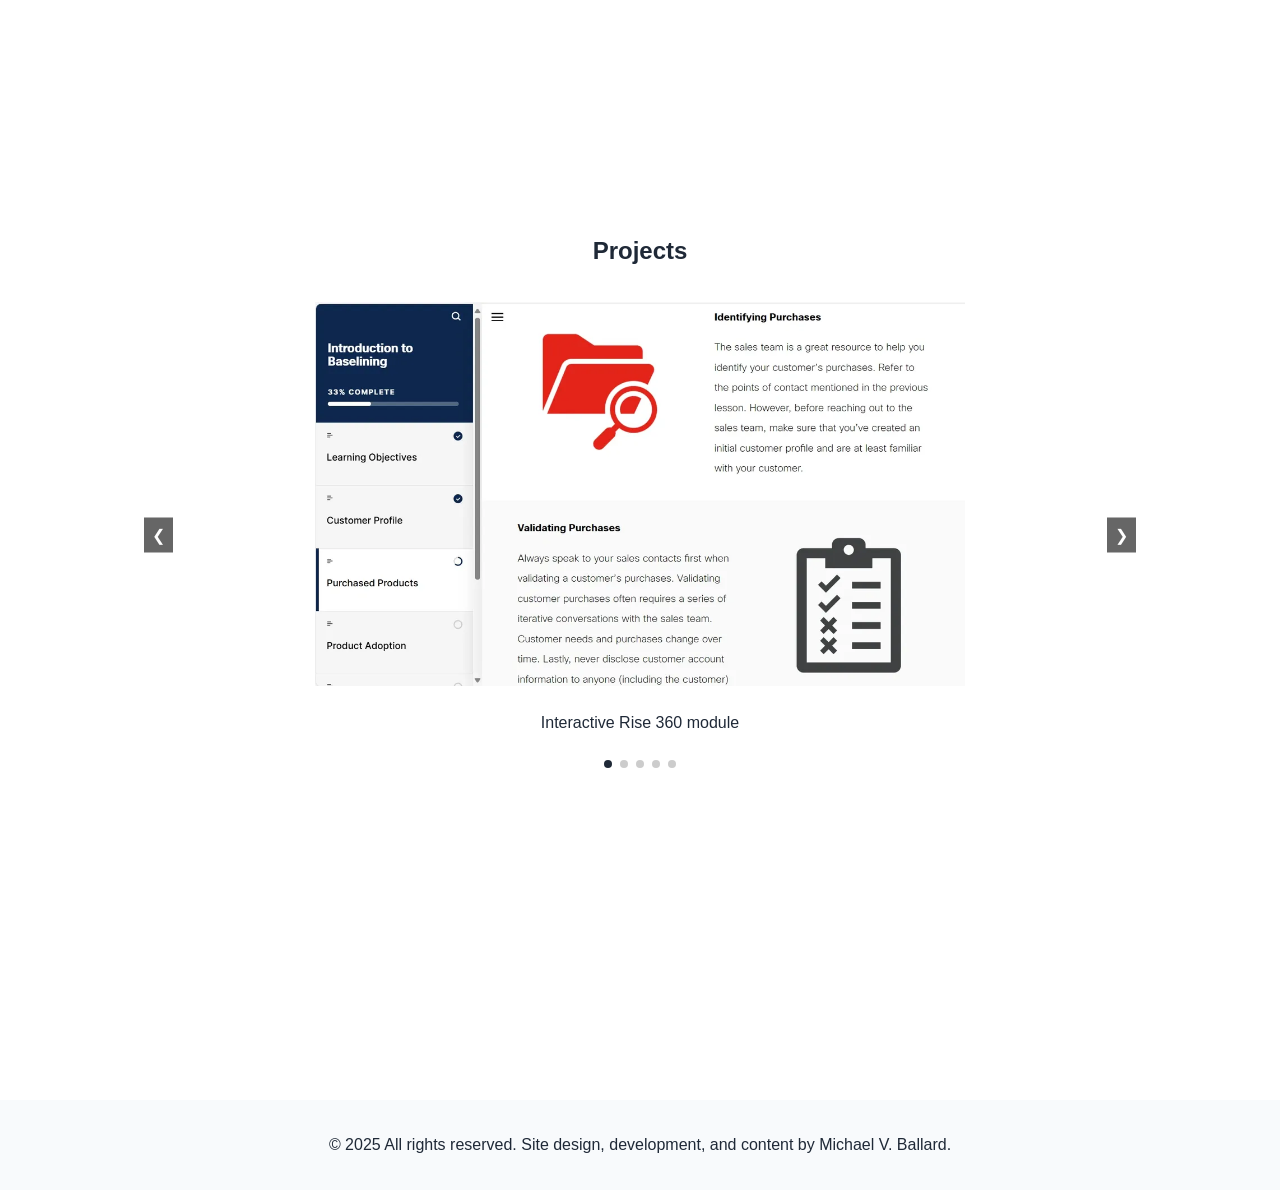
==== commit 571b2c89: "2.0 Revisions" ====
--- a/index.html
+++ b/index.html
@@ -9,6 +9,8 @@
     <meta http-equiv="Content-Security-Policy"
         content="default-src 'self'; img-src 'self' https:; script-src 'self'; style-src 'self' 'unsafe-inline';">
     <title>Michael V. Ballard | Learning Experience Designer</title>
+    <link rel="icon" href="images/logos/favicon.ico" type="image/x-icon">
+    <link rel="shortcut icon" href="images/logos/favicon.ico" type="image/x-icon">
     <link rel="stylesheet" href="css/styles.css">
 </head>
 
@@ -30,7 +32,7 @@
             <div class="nav-links" id="nav-links">
                 <a href="#spotlight">Spotlight</a>
                 <a href="#projects">Projects</a>
-                <a href="#contact">Contact</a>
+                <a href="https://linkedin.com/in/michaelvballard" target="_blank">Contact</a>
             </div>
         </nav>
     </header>
@@ -110,7 +112,7 @@
         </div>
     </section>
 
-    <section id="contact">
+    <!--<section id="contact">
         <h2>Contact</h2>
         <div id="confirmationMessage" class="confirmation-message" role="alert">
             <h3>Thank You!</h3>
@@ -133,21 +135,21 @@
             </div>
             <button type="submit" class="btn">Send Message</button>
         </form>
-    </section>
+    </section>-->
 
     <footer>
-        <div class="social-links">
+        <!--<div class="social-links">
             <a href="https://www.linkedin.com/in/michaelvballard" target="_blank" rel="noopener noreferrer"
                 aria-label="Visit Michael's LinkedIn profile">
                 <img src="images/logos/logo-linkedin-4096.png" alt="LinkedIn Logo" height="75" width="75">
             </a>
-        </div>
-        <p>&copy; 2025 Michael V. Ballard. All rights reserved.</p>
+        </div>-->
+        <p>&copy; 2025 All rights reserved. Site design, development, and content by Michael V. Ballard.</p>
     </footer>
 
     <script src="scripts/menu.js"></script>
     <script src="scripts/carousel.js"></script>
-    <script src="scripts/contact.js"></script>
+    <!--<script src="scripts/contact.js"></script>-->
 </body>
 
 </html>
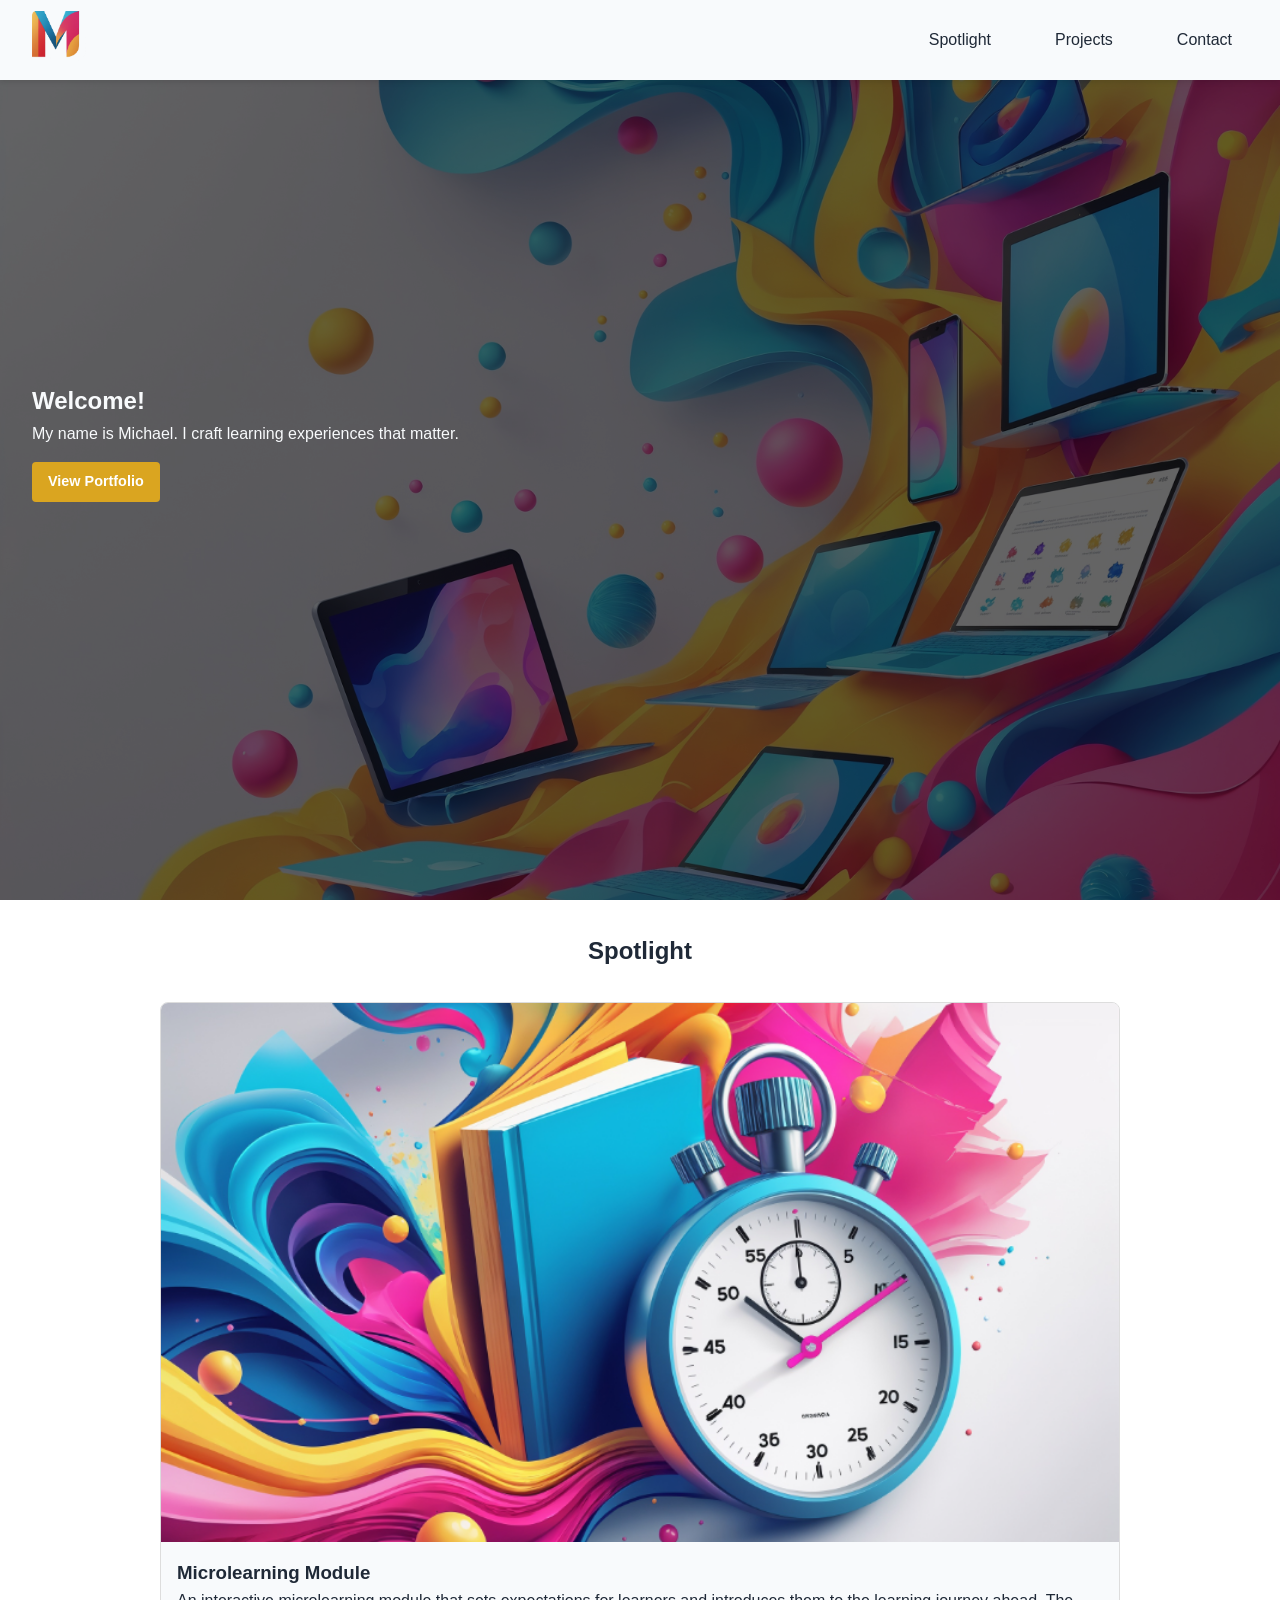
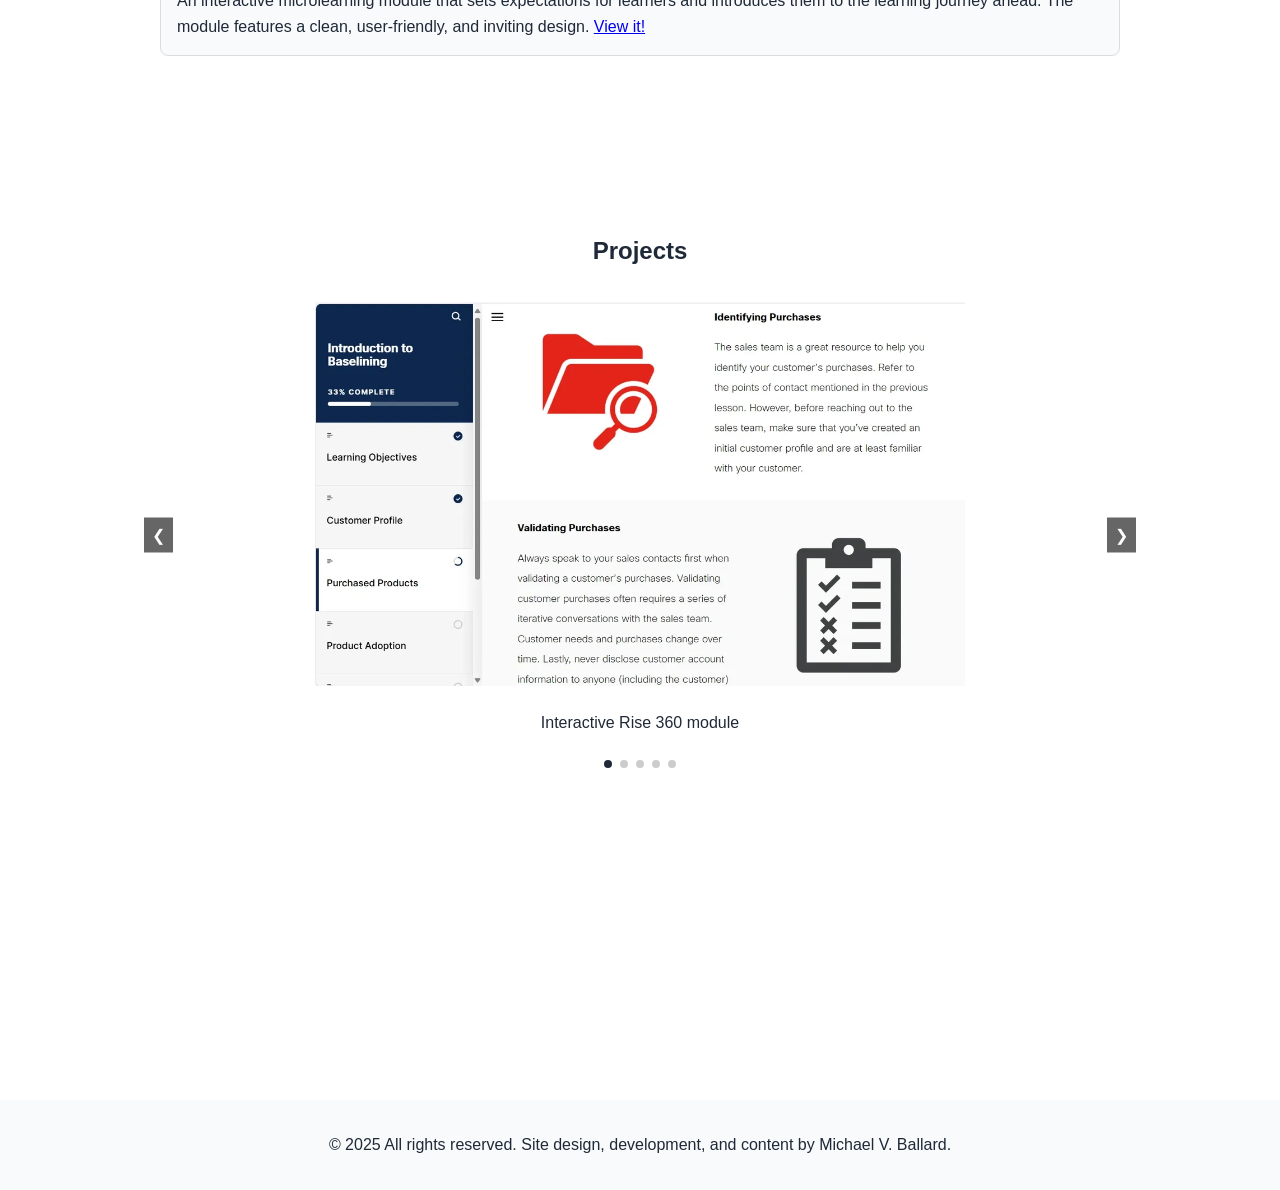
==== commit 0b5d4503: "Comment out spotlight card in index.html for future reference" ====
--- a/index.html
+++ b/index.html
@@ -46,6 +46,7 @@
     <section id="spotlight">
         <h2>Spotlight</h2>
         <div class="grid-container">
+            <!--
             <article class="spotlight-card">
                 <div class="card-image-container">
                     <img src="images/spotlight/spotlight-bot.png" alt="Project preview">
@@ -59,6 +60,7 @@
                             it!</a></p>
                 </div>
             </article>
+            -->
             <article class="spotlight-card">
                 <div class="card-image-container">
                     <img src="images/spotlight/spotlight-microlearning.png" alt="Project preview">
@@ -77,14 +79,6 @@
         <h2>Projects</h2>
         <div class="carousel-container" aria-label="Project gallery">
             <div class="carousel">
-                <!--<article class="slide" role="group" aria-roledescription="slide">
-                    <img src="images/carousel/image01.webp" alt="Project 1">
-                    <div class="slide-description">Interactive Microlearning (Rise 360)</div>
-                </article>
-                <article class="slide" role="group" aria-roledescription="slide">
-                    <img src="images/carousel//image02.webp" alt="Project 2">
-                    <div class="slide-description">Interactive Microlearning (Rise 360)</div>
-                </article>-->
                 <article class="slide" role="group" aria-roledescription="slide">
                     <img src="images/carousel/image03.webp" alt="">
                     <div class="slide-description">Interactive Rise 360 module</div>
@@ -112,44 +106,12 @@
         </div>
     </section>
 
-    <!--<section id="contact">
-        <h2>Contact</h2>
-        <div id="confirmationMessage" class="confirmation-message" role="alert">
-            <h3>Thank You!</h3>
-            <p>Your message has been sent successfully. I'll get back to you soon.</p>
-            <button class="btn" id="resetButton">Return Home</button>
-        </div>
-        <form class="contact-form" id="contactForm" action="scripts/phpmail.php" method="POST" autocomplete="off"
-            novalidate>
-            <div class="form-group">
-                <label for="name">Name</label>
-                <input type="text" id="name" name="name" required>
-            </div>
-            <div class="form-group">
-                <label for="email">Email</label>
-                <input type="email" id="email" name="email" required>
-            </div>
-            <div class="form-group">
-                <label for="message">Message</label>
-                <textarea id="message" name="message" rows="5" required></textarea>
-            </div>
-            <button type="submit" class="btn">Send Message</button>
-        </form>
-    </section>-->
-
     <footer>
-        <!--<div class="social-links">
-            <a href="https://www.linkedin.com/in/michaelvballard" target="_blank" rel="noopener noreferrer"
-                aria-label="Visit Michael's LinkedIn profile">
-                <img src="images/logos/logo-linkedin-4096.png" alt="LinkedIn Logo" height="75" width="75">
-            </a>
-        </div>-->
         <p>&copy; 2025 All rights reserved. Site design, development, and content by Michael V. Ballard.</p>
     </footer>
 
     <script src="scripts/menu.js"></script>
     <script src="scripts/carousel.js"></script>
-    <!--<script src="scripts/contact.js"></script>-->
 </body>
 
 </html>
--- a/css/styles.css
+++ b/css/styles.css
@@ -217,43 +217,14 @@
     background: var(--dark);
 }
 
-/* Contact Section */
-.contact-form {
-    display: flex;
-    flex-direction: column;
-    gap: 1rem;
-    width: 66%;
-    max-width: 600px; /* Add a max-width for better readability */
-}
-
-.form-group {
-    display: flex;
-    flex-direction: column;
-    gap: 0.5rem;
-}
-
-.form-group input,
-.form-group textarea {
-    padding: 0.5rem;
-    border: 1px solid #ddd;
-    border-radius: 4px;
-    width: 100%;
-    box-sizing: border-box; /* Ensure padding is included in width calculation */
-}
-
-.btn, .cta-btn {
-    padding: 0.75rem 1.5rem;
+/*Call to Action Button*/
+.cta-btn {
+    display: inline-block;
+    padding: 0.5rem 1rem;
     background: var(--primary);
     color: white;
     border: none;
     border-radius: 4px;
-    cursor: pointer;
-    transition: var(--transition);
-}
-
-.cta-btn {
-    display: inline-block;
-    padding: 0.5rem 1rem;
     font-weight: bold;
     font-size: 0.9rem;
     margin: 1rem 0;
